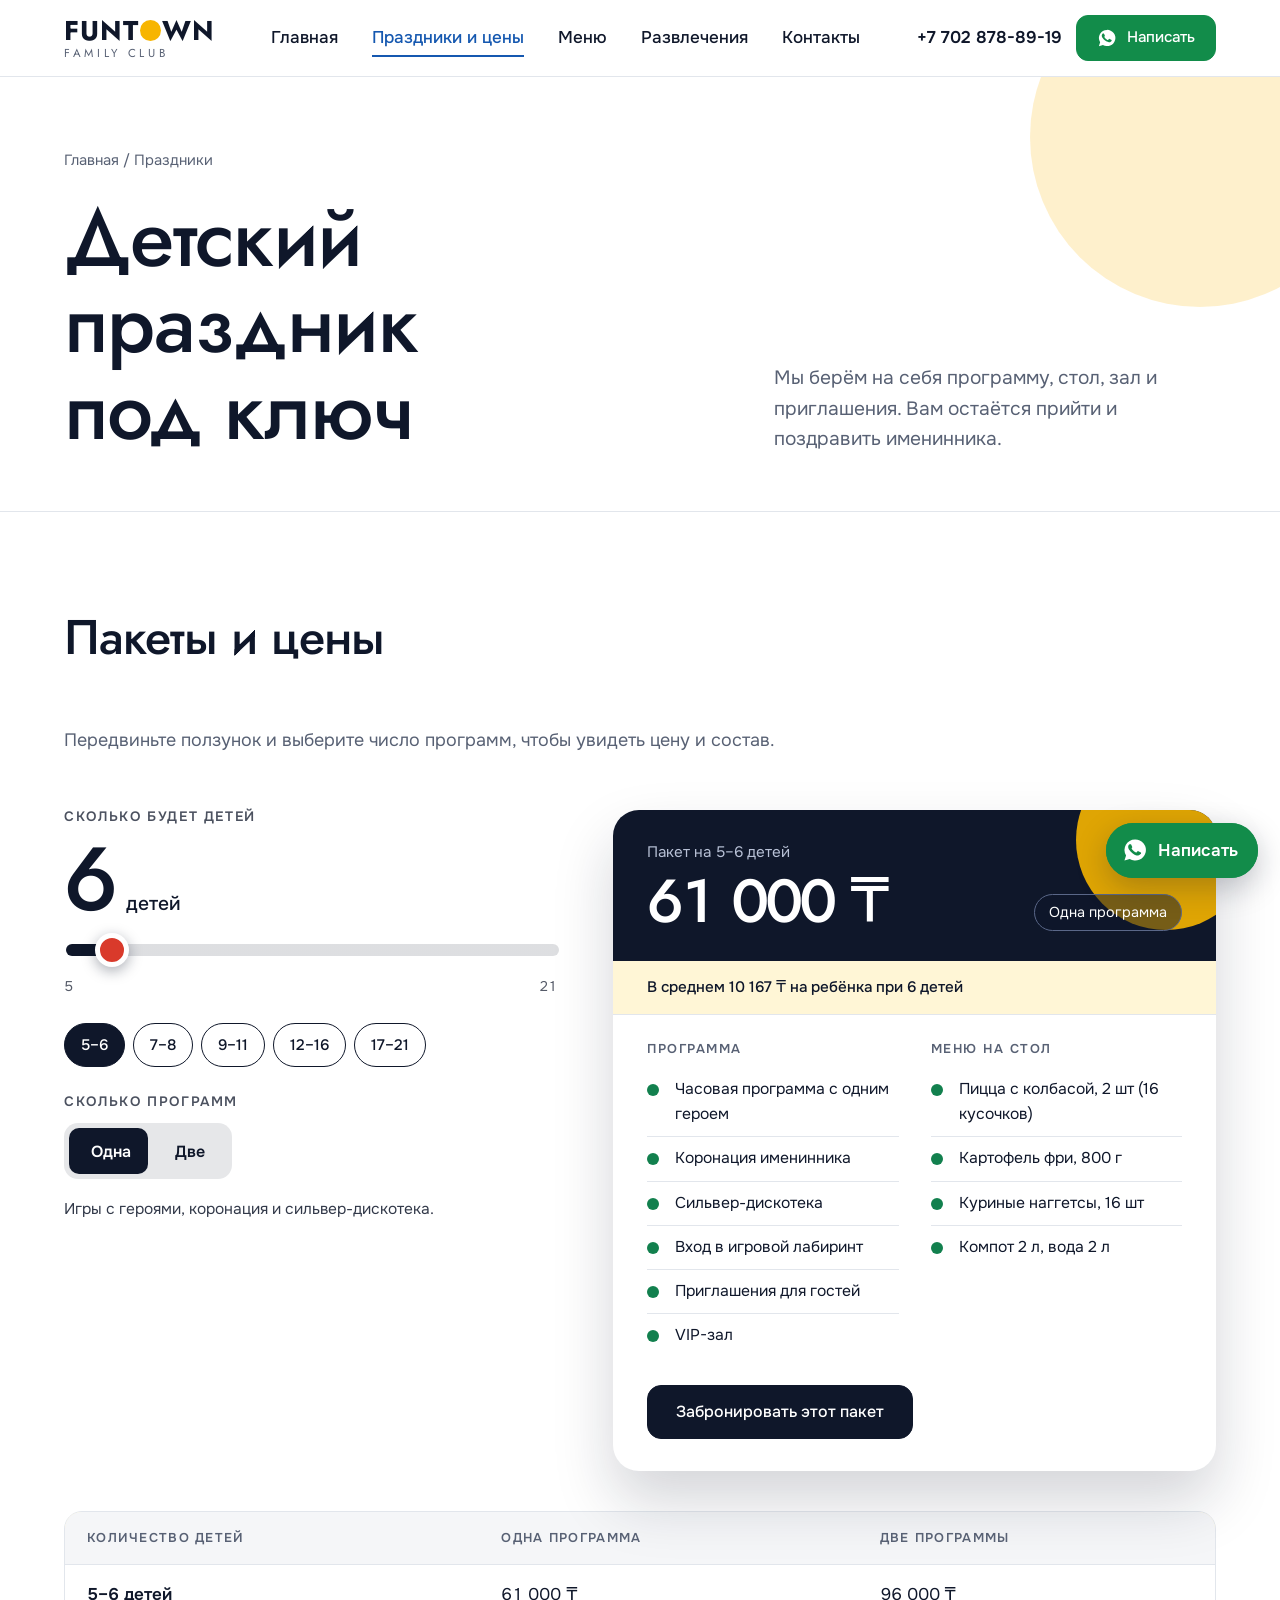
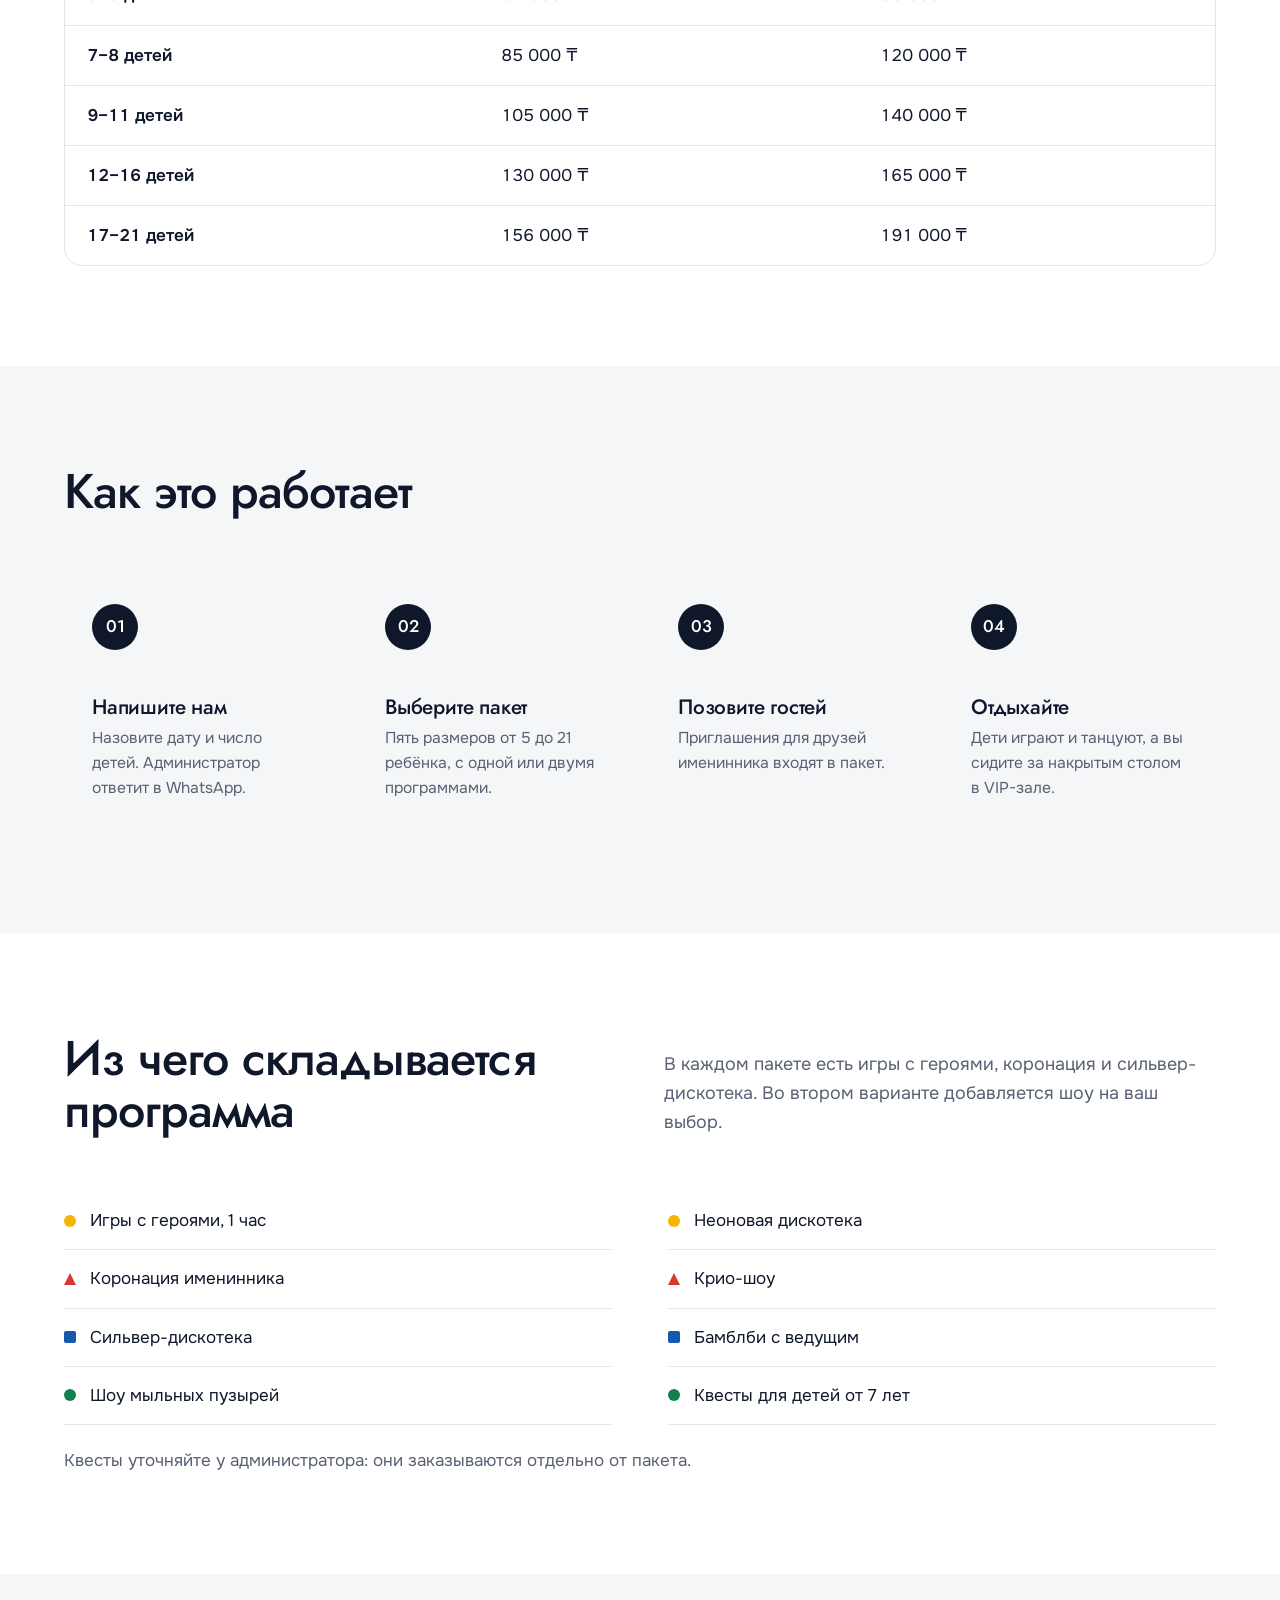
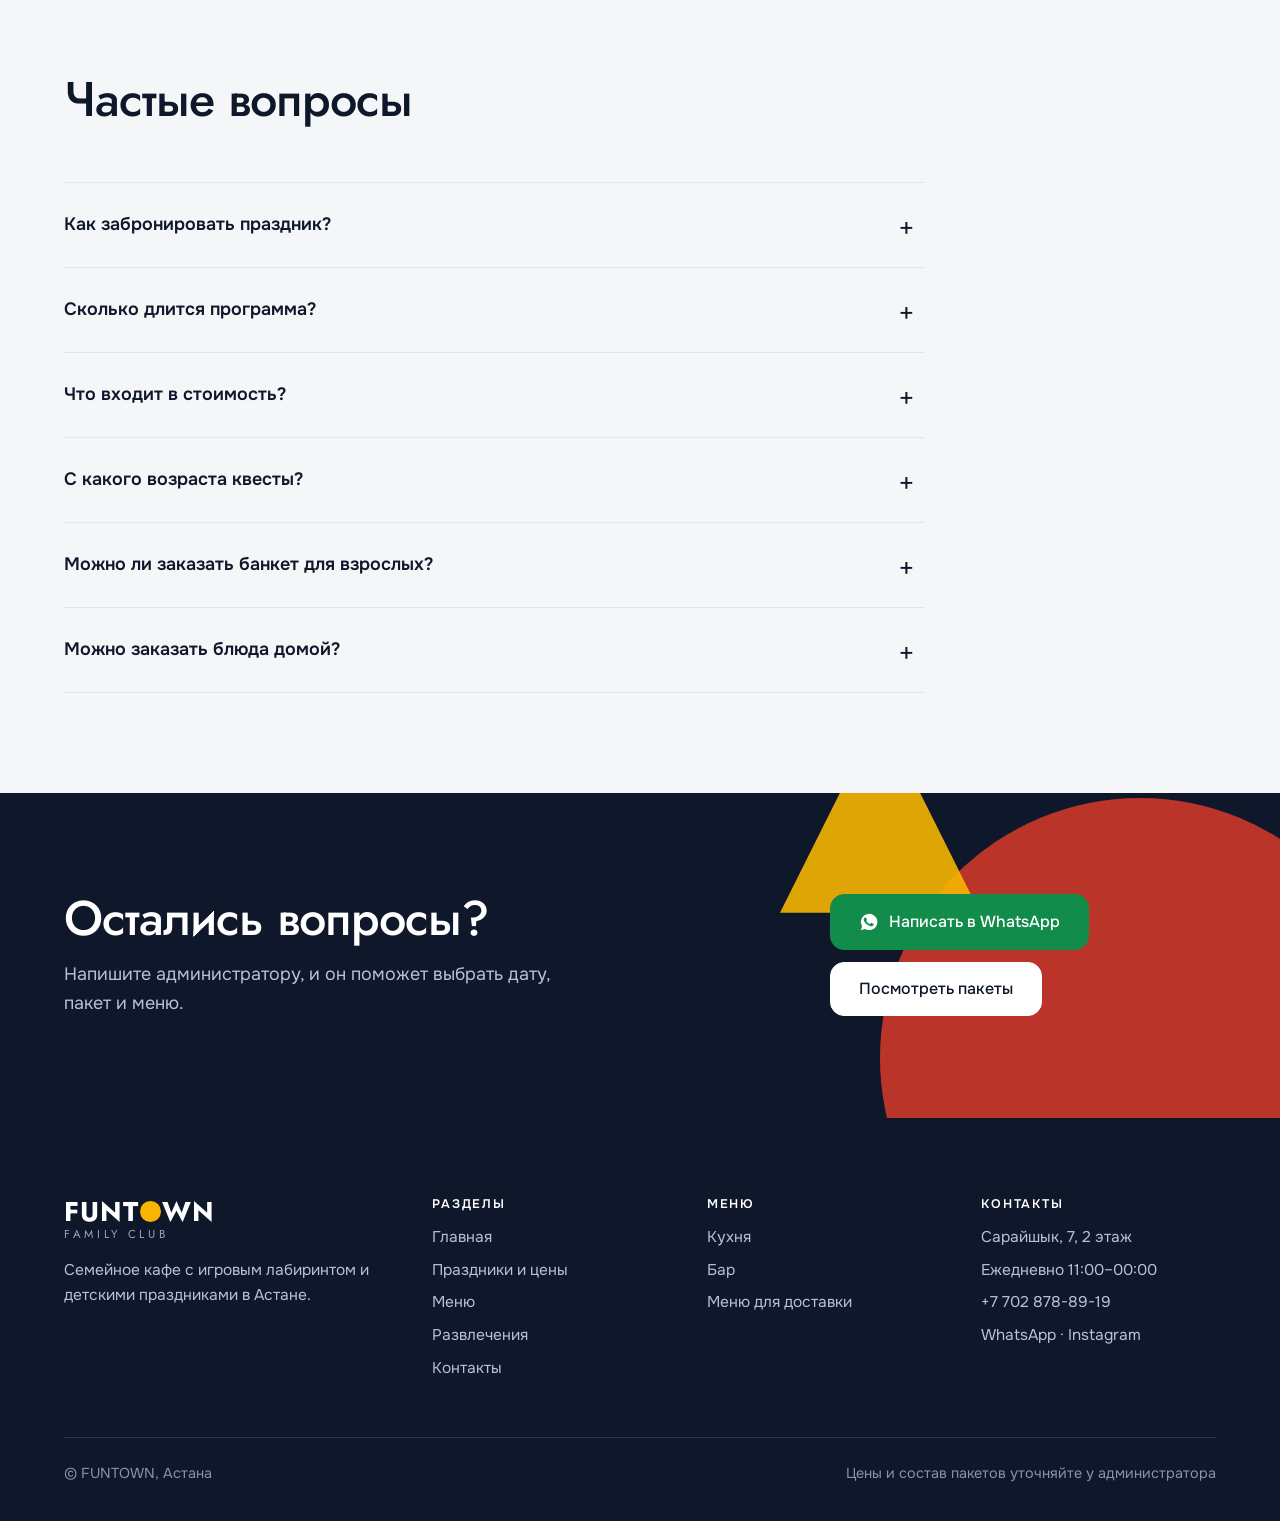
==== prazdniki.html @ bd216ad1 "Add FUNTOWN site" ====
<!DOCTYPE html>
<html lang="ru">
<head>
<meta charset="utf-8">
<meta name="viewport" content="width=device-width, initial-scale=1">
<title>Детские праздники в FUNTOWN</title>
<meta name="description" content="Пакеты детских праздников «всё включено» в Астане: программа с героями, меню на стол, вход в лабиринт, VIP-зал. От 61 000 ₸ на 5–6 детей.">
<link rel="preconnect" href="https://fonts.googleapis.com">
<link rel="preconnect" href="https://fonts.gstatic.com" crossorigin>
<link href="https://fonts.googleapis.com/css2?family=Jost:wght@400;500;600;700&family=Onest:wght@400;500;600&display=swap" rel="stylesheet">
<link rel="stylesheet" href="styles.css">
</head>
<body class="">
<div class="progress" aria-hidden="true"></div>
<header class="site-header">
  <div class="container">
    <a class="brand" href="index.html" aria-label="FUNTOWN, на главную"><span class="wordmark">FUNT<span class="o"></span>WN</span><small>family club</small></a>
    <nav class="main-nav" id="nav" aria-label="Основное меню"><ul><li><a href="index.html">Главная</a></li><li><a href="prazdniki.html" aria-current="page">Праздники и цены</a></li><li><a href="menu.html">Меню</a></li><li><a href="razvlecheniya.html">Развлечения</a></li><li><a href="kontakty.html">Контакты</a></li></ul></nav>
    <div class="header-cta">
      <a class="phone" href="tel:+77028788919">+7 702 878-89-19</a>
      <a class="btn wa small" href="https://wa.me/77028788919" target="_blank" rel="noopener"><svg viewBox="0 0 32 32" aria-hidden="true"><path fill="currentColor" d="M16 3a13 13 0 0 0-11 19.700L3 29l6.500-2A13 13 0 1 0 16 3zm6.500 18c-.3.900-1.700 1.700-2.500 1.800-.7.100-1.500.100-4.500-1.100-3.800-1.600-6.200-5.400-6.400-5.600-.2-.3-1.500-2-1.500-3.800 0-1.800.9-2.700 1.300-3.100.3-.3.700-.4 1-.4h.7c.2 0 .5-.1.800.600l1.100 2.700c.1.200.2.400 0 .7l-.5.700c-.2.200-.4.400-.2.800.2.400 1 1.700 2.200 2.700 1.500 1.400 2.800 1.800 3.200 2 .4.200.6.200.9-.1l1.100-1.300c.3-.4.600-.3.900-.2l2.600 1.300c.4.200.6.300.7.500.1.300.1 1-.2 1.900z"/></svg>Написать</a>
      <button class="nav-toggle" id="navToggle" aria-label="Открыть меню" aria-expanded="false" aria-controls="nav"><i></i></button>
    </div>
  </div>
</header>
<main>

<section class="page-head"><div class="container">
  <div>
    <div class="crumbs rise"><a href="index.html">Главная</a> / Праздники</div>
    <h1 class="rise" style="--d:.1s">Детский праздник под ключ</h1>
  </div>
  <p class="rise" style="--d:.2s">Мы берём на себя программу, стол, зал и приглашения. Вам остаётся прийти и поздравить именинника.</p>
</div></section>

<section class="section" id="packages"><div class="container">
  <div class="section-head single reveal"><h2>Пакеты и цены</h2><p style="margin-top:14px">Передвиньте ползунок и выберите число программ, чтобы увидеть цену и состав.</p></div>
  <div class="calc">
  <div>
    <h3>Сколько будет детей</h3>
    <div class="kids-out"><b id="kidsOut">6</b><span id="kidsWord">детей</span></div>
    <input type="range" id="kidsRange" min="5" max="21" step="1" value="6" aria-label="Количество детей">
    <div class="range-ends"><span>5</span><span>21</span></div>
    <div class="pk-chips" id="pkChips" role="group" aria-label="Размер пакета"></div>
    <h3>Сколько программ</h3>
    <div class="switch" id="progSwitch" data-v="1" role="group" aria-label="Количество программ">
      <button type="button" data-p="1" aria-pressed="true">Одна</button>
      <button type="button" data-p="2" aria-pressed="false">Две</button>
    </div>
    <p class="calc-note" id="progNote"></p>
  </div>
  <div class="pk-card" aria-live="polite">
    <div class="pk-top"><div><small id="pkTitle">Пакет на 5–6 детей</small><b id="pkPrice">61 000 ₸</b></div><em id="pkChip">Одна программа</em></div>
    <div class="pk-per" id="pkPer"></div>
      <div class="pk-body">
        <div><h4>Программа</h4><ul class="ticks" id="pkProg"></ul></div>
        <div><h4>Меню на стол</h4><ul class="ticks" id="pkMenu"></ul></div>
      </div>
    <div class="pk-foot" style="padding-top:0"><a class="btn" id="pkBook" data-confetti href="kontakty.html#booking">Забронировать этот пакет</a></div>
  </div>
</div>
  <div class="table-wrap"><table id="priceTable">
<caption style="position:absolute;left:-9999px">Стоимость пакетов</caption>
<thead><tr><th>Количество детей</th><th>Одна программа</th><th>Две программы</th></tr></thead><tbody><tr><td>5–6 детей</td><td>61 000 ₸</td><td>96 000 ₸</td></tr><tr><td>7–8 детей</td><td>85 000 ₸</td><td>120 000 ₸</td></tr><tr><td>9–11 детей</td><td>105 000 ₸</td><td>140 000 ₸</td></tr><tr><td>12–16 детей</td><td>130 000 ₸</td><td>165 000 ₸</td></tr><tr><td>17–21 детей</td><td>156 000 ₸</td><td>191 000 ₸</td></tr></tbody></table></div>
</div></section>

<section class="section band"><div class="container">
  <div class="section-head single reveal"><h2>Как это работает</h2></div>
  <ol class="steps">
    <li class="reveal"><span>01</span><h3>Напишите нам</h3><p>Назовите дату и число детей. Администратор ответит в WhatsApp.</p></li>
    <li class="reveal late"><span>02</span><h3>Выберите пакет</h3><p>Пять размеров от 5 до 21 ребёнка, с одной или двумя программами.</p></li>
    <li class="reveal late"><span>03</span><h3>Позовите гостей</h3><p>Приглашения для друзей именинника входят в пакет.</p></li>
    <li class="reveal late"><span>04</span><h3>Отдыхайте</h3><p>Дети играют и танцуют, а вы сидите за накрытым столом в VIP-зале.</p></li>
  </ol>
</div></section>

<section class="section"><div class="container">
  <div class="section-head reveal"><h2>Из чего складывается программа</h2><p>В каждом пакете есть игры с героями, коронация и сильвер-дискотека. Во втором варианте добавляется шоу на ваш выбор.</p></div>
  <ul class="cols2">
    <li>Игры с героями, 1 час</li><li>Коронация именинника</li>
    <li>Сильвер-дискотека</li><li>Шоу мыльных пузырей</li>
    <li>Неоновая дискотека</li><li>Крио-шоу</li>
    <li>Бамблби с ведущим</li><li>Квесты для детей от 7 лет</li>
  </ul>
  <p class="muted" style="margin-top:22px">Квесты уточняйте у администратора: они заказываются отдельно от пакета.</p>
</div></section>

<section class="section band"><div class="container">
  <div class="section-head single reveal"><h2>Частые вопросы</h2></div>
  <div class="faq"><details><summary>Как забронировать праздник?</summary><p>Напишите в WhatsApp или позвоните. Назовите дату, время и количество детей. Администратор подберёт пакет и подтвердит бронь.</p></details><details><summary>Сколько длится программа?</summary><p>В пакет входит часовая программа с героями, коронация и сильвер-дискотека. С двумя программами добавляется шоу на выбор.</p></details><details><summary>Что входит в стоимость?</summary><p>Программа с аниматорами, меню на стол, вход в игровой лабиринт, приглашения для гостей и VIP-зал. Точный состав зависит от числа детей.</p></details><details><summary>С какого возраста квесты?</summary><p>Квесты рассчитаны на детей старше 7 лет. Для малышей есть игровой лабиринт и программа с аниматорами.</p></details><details><summary>Можно ли заказать банкет для взрослых?</summary><p>Да. У нас есть сеты на компанию и VIP-зал. Напишите администратору, и мы подберём зал и меню.</p></details><details><summary>Можно заказать блюда домой?</summary><p>Да, у кафе есть меню для доставки. Ссылка на него есть в разделе «Контакты».</p></details></div>
</div></section>
<section class="cta"><div class="container">
<div class="reveal"><h2>Остались вопросы?</h2><p>Напишите администратору, и он поможет выбрать дату, пакет и меню.</p></div>
<div class="actions"><a class="btn wa" data-confetti href="https://wa.me/77028788919" target="_blank" rel="noopener"><svg viewBox="0 0 32 32" aria-hidden="true"><path fill="currentColor" d="M16 3a13 13 0 0 0-11 19.700L3 29l6.500-2A13 13 0 1 0 16 3zm6.500 18c-.3.900-1.700 1.700-2.500 1.800-.7.100-1.500.100-4.500-1.100-3.800-1.600-6.200-5.400-6.400-5.600-.2-.3-1.500-2-1.500-3.800 0-1.800.9-2.700 1.300-3.100.3-.3.700-.4 1-.4h.7c.2 0 .5-.1.800.600l1.100 2.700c.1.200.2.400 0 .7l-.5.700c-.2.200-.4.400-.2.800.2.400 1 1.700 2.200 2.700 1.500 1.400 2.800 1.800 3.200 2 .4.200.6.200.9-.1l1.100-1.300c.3-.4.600-.3.900-.2l2.600 1.300c.4.200.6.300.7.500.1.300.1 1-.2 1.900z"/></svg>Написать в WhatsApp</a><a class="btn light" href="prazdniki.html#packages">Посмотреть пакеты</a></div>
</div></section>

</main>
<footer class="site-footer">
  <div class="container">
    <div class="foot-grid">
      <div>
        <a class="brand" href="index.html"><span class="wordmark">FUNT<span class="o"></span>WN</span><small>family club</small></a>
        <p style="margin-top:18px;max-width:22em">Семейное кафе с игровым лабиринтом и детскими праздниками в Астане.</p>
      </div>
      <div><h4>Разделы</h4><ul><li><a href="index.html">Главная</a></li><li><a href="prazdniki.html">Праздники и цены</a></li><li><a href="menu.html">Меню</a></li><li><a href="razvlecheniya.html">Развлечения</a></li><li><a href="kontakty.html">Контакты</a></li></ul></div>
      <div><h4>Меню</h4><ul><li><a href="menu.html#kitchen">Кухня</a></li><li><a href="menu.html#bar">Бар</a></li><li><a href="https://funtown.kamiqr.com/menu/delivery" target="_blank" rel="noopener">Меню для доставки</a></li></ul></div>
      <div><h4>Контакты</h4><ul>
        <li>Сарайшык, 7, 2 этаж</li><li>Ежедневно 11:00–00:00</li>
        <li><a href="tel:+77028788919">+7 702 878-89-19</a></li>
        <li><a href="https://wa.me/77028788919" target="_blank" rel="noopener">WhatsApp</a> · <a href="https://www.instagram.com/funtown_astana/" target="_blank" rel="noopener">Instagram</a></li></ul></div>
    </div>
    <div class="foot-bottom"><span>© FUNTOWN, Астана</span><span>Цены и состав пакетов уточняйте у администратора</span></div>
  </div>
</footer>
<a class="fab" href="https://wa.me/77028788919" target="_blank" rel="noopener" aria-label="Написать в WhatsApp"><svg viewBox="0 0 32 32" aria-hidden="true"><path fill="currentColor" d="M16 3a13 13 0 0 0-11 19.700L3 29l6.500-2A13 13 0 1 0 16 3zm6.500 18c-.3.900-1.700 1.700-2.500 1.800-.7.100-1.500.100-4.500-1.100-3.800-1.600-6.200-5.400-6.400-5.600-.2-.3-1.500-2-1.500-3.800 0-1.800.9-2.700 1.300-3.100.3-.3.700-.4 1-.4h.7c.2 0 .5-.1.800.600l1.100 2.700c.1.200.2.400 0 .7l-.5.700c-.2.200-.4.400-.2.800.2.400 1 1.700 2.200 2.700 1.500 1.400 2.800 1.800 3.200 2 .4.200.6.200.9-.1l1.100-1.300c.3-.4.600-.3.900-.2l2.600 1.300c.4.200.6.300.7.500.1.300.1 1-.2 1.900z"/></svg><span>Написать</span></a>
<script>window.FT_PACKS=[{"kids": "5–6", "p1": 61000, "p2": 96000, "menu": ["Пицца с колбасой, 2 шт (16 кусочков)", "Картофель фри, 800 г", "Куриные наггетсы, 16 шт", "Компот 2 л, вода 2 л"]}, {"kids": "7–8", "p1": 85000, "p2": 120000, "menu": ["Пицца с колбасой, 3 шт (24 кусочка)", "Картофель фри, 1 кг", "Куриные наггетсы, 24 шт", "Компот и вода"]}, {"kids": "9–11", "p1": 105000, "p2": 140000, "menu": ["Пицца с колбасой, 4 шт (32 кусочка)", "Пицца с сыром, 1 шт (8 кусочков)", "Картофель фри, 1,4 кг", "Куриные наггетсы, 32 шт", "Компот 5 л, вода 5 л"]}, {"kids": "12–16", "p1": 130000, "p2": 165000, "menu": ["Пицца с колбасой, 5 шт (40 кусочков)", "Пицца с сыром, 1 шт (8 кусочков)", "Картофель фри, 1,6 кг", "Куриные наггетсы, 40 шт", "Компот 4 л, вода 8 л"]}, {"kids": "17–21", "p1": 156000, "p2": 191000, "menu": ["Пицца с колбасой, 6 шт (48 кусочков)", "Пицца с сыром, 1 шт (8 кусочков)", "Картофель фри, 2 кг", "Куриные наггетсы, 56 шт", "Компот 7 л, вода 10 л"]}];</script>
<script src="app.js"></script>
</body>
</html>
---- styles.css ----
/* FUNTOWN — family club.
   Layout idea: calm white editorial grid, punctuated by full-colour blocks and flat geometric tiles from the logo. Motion is the personality. */
:root{
  --ink:#0F172A;
  --muted:#586174;
  --line:#E2E6EC;
  --paper:#FFFFFF;
  --band:#F5F6F8;
  --blue:#1558B0;
  --green:#12804E;
  --yellow:#F7B500;
  --red:#D93A2B;
  --wa:#128C4A;
  --ease:cubic-bezier(.2,.7,.2,1);
  --spring:cubic-bezier(.3,1.5,.5,1);
  --font-display:'Jost','Futura','Century Gothic',system-ui,sans-serif;
  --font-body:'Onest','Segoe UI',system-ui,sans-serif;
  --maxw:1200px;
  color-scheme:light;
}
*{box-sizing:border-box}
html{scroll-behavior:smooth;scroll-padding-top:96px}
body{margin:0;background:var(--paper);color:var(--ink);font-family:var(--font-body);font-size:17px;line-height:1.6;-webkit-font-smoothing:antialiased;overflow-x:hidden}
img,svg{max-width:100%}
a{color:inherit}
p{margin:0}
h1,h2,h3,h4{font-family:var(--font-display);font-weight:500;letter-spacing:-.02em;line-height:1.06;margin:0;text-wrap:balance}
h1{font-size:clamp(2.7rem,6.4vw,5.2rem)}
h2{font-size:clamp(1.9rem,3.8vw,3.2rem)}
h3{font-size:1.45rem;letter-spacing:-.01em}
h4{font-size:1.05rem;letter-spacing:0}
.container{width:100%;max-width:var(--maxw);margin:0 auto;padding:0 24px}
.muted{color:var(--muted)}
.kicker{font-family:var(--font-display);font-size:.85rem;font-weight:500;letter-spacing:.14em;text-transform:uppercase;color:var(--blue);margin-bottom:18px;display:flex;align-items:center;gap:10px}
.kicker::before{content:"";width:22px;height:22px;border-radius:50%;background:var(--yellow);flex:none}
:focus-visible{outline:2px solid var(--blue);outline-offset:3px;border-radius:6px}

/* ---------- motion helpers (everything is visible at rest) ---------- */
@keyframes rise{from{opacity:0;transform:translateY(26px)}to{opacity:1;transform:none}}
@keyframes pop{from{opacity:0;transform:scale(.4) rotate(-12deg)}to{opacity:1;transform:none}}
@keyframes fade{from{opacity:0}to{opacity:1}}
.rise{animation:rise .9s var(--ease) both;animation-delay:var(--d,0s)}
@supports (animation-timeline:view()){
  .reveal{animation:rise linear both;animation-timeline:view();animation-range:entry 0% entry 38%}
  .reveal.late{animation-range:entry 10% entry 48%}
}
@view-transition{navigation:auto}
::view-transition-old(root){animation:fade .25s ease reverse both}
::view-transition-new(root){animation:fade .35s ease both}

/* progress + fab */
.progress{position:fixed;left:0;top:0;height:3px;width:100%;background:linear-gradient(90deg,var(--red),var(--yellow),var(--green),var(--blue));transform-origin:0 50%;transform:scaleX(0);z-index:100}
.fab{position:fixed;right:22px;bottom:22px;z-index:60;display:flex;align-items:center;gap:10px;background:var(--wa);color:#fff;text-decoration:none;font-weight:600;border-radius:99px;padding:14px 20px 14px 16px;box-shadow:0 10px 30px rgba(15,23,42,.25);transition:transform .25s var(--spring)}
.fab:hover{transform:translateY(-3px) scale(1.04)}
.fab svg{width:26px;height:26px}
.fab::before{content:"";position:absolute;inset:0;border-radius:99px;border:2px solid var(--wa);animation:ring 2.6s ease-out infinite}
@keyframes ring{0%{transform:scale(1);opacity:.7}100%{transform:scale(1.45);opacity:0}}
canvas#confetti{position:fixed;inset:0;width:100%;height:100%;pointer-events:none;z-index:120}

/* ---------- buttons ---------- */
.btn{display:inline-flex;align-items:center;justify-content:center;gap:10px;font:500 1rem/1 var(--font-body);text-decoration:none;border-radius:14px;padding:17px 28px;min-height:54px;border:1.5px solid var(--ink);background:var(--ink);color:#fff;cursor:pointer;position:relative;overflow:hidden;isolation:isolate;transition:transform .25s var(--spring),color .2s,border-color .2s}
.btn::before{content:"";position:absolute;inset:0;background:var(--yellow);transform:translateY(101%);transition:transform .35s var(--ease);z-index:-1}
.btn:hover{transform:translateY(-2px);color:var(--ink);border-color:var(--ink)}
.btn:hover::before{transform:none}
.btn:active{transform:translateY(0) scale(.98)}
.btn.line{background:transparent;color:var(--ink)}
.btn.line::before{background:var(--ink)}
.btn.line:hover{color:#fff}
.btn.wa{background:var(--wa);border-color:var(--wa)}
.btn.wa::before{background:#0b6937}
.btn.wa:hover{color:#fff;border-color:#0b6937}
.btn.light{background:#fff;color:var(--ink);border-color:#fff}
.btn.light::before{background:var(--yellow)}
.btn svg{width:20px;height:20px;flex:none}
.btn.small{padding:12px 20px;min-height:46px;font-size:.95rem;border-radius:12px}
.link-arrow{font-weight:600;text-decoration:none;display:inline-flex;gap:8px;align-items:center;border-bottom:1.5px solid currentColor;padding-bottom:2px}
.link-arrow::after{content:"→";transition:transform .25s var(--spring)}
.link-arrow:hover{color:var(--blue)}.link-arrow:hover::after{transform:translateX(5px)}

/* ---------- header ---------- */
.site-header{position:sticky;top:0;z-index:50;background:rgba(255,255,255,.94);backdrop-filter:blur(8px);border-bottom:1px solid var(--line);transition:box-shadow .3s}
.site-header.scrolled{box-shadow:0 8px 30px rgba(15,23,42,.08)}
.site-header .container{display:flex;align-items:center;justify-content:space-between;gap:24px;height:76px;transition:height .3s}
.site-header.scrolled .container{height:66px}
.brand{display:inline-flex;flex-direction:column;text-decoration:none;line-height:1}
.wordmark{font-family:var(--font-display);font-weight:700;font-size:1.7rem;letter-spacing:.04em;display:inline-flex;align-items:center}
.wordmark .o{display:inline-block;width:.78em;height:.78em;border-radius:50%;background:var(--yellow);margin:0 .02em;transition:transform .6s var(--spring)}
.brand:hover .o{transform:rotate(360deg) scale(1.2);background:var(--red)}
.brand small{font-family:var(--font-display);font-size:.72rem;letter-spacing:.32em;text-transform:uppercase;color:var(--muted);margin-top:4px}
.main-nav ul{list-style:none;display:flex;gap:2px;margin:0;padding:0}
.main-nav a{display:block;text-decoration:none;font-weight:500;padding:10px 16px;border-radius:10px;color:var(--ink);position:relative}
.main-nav a::after{content:"";position:absolute;left:16px;right:16px;bottom:5px;height:2px;background:var(--ink);transform:scaleX(0);transform-origin:left;transition:transform .35s var(--ease)}
.main-nav a:hover::after,.main-nav a[aria-current="page"]::after{transform:scaleX(1)}
.main-nav a[aria-current="page"]{color:var(--blue)}
.main-nav a[aria-current="page"]::after{background:var(--blue)}
.header-cta{display:flex;align-items:center;gap:14px}
.phone{font-weight:600;text-decoration:none;white-space:nowrap}
.nav-toggle{display:none;width:46px;height:46px;border:1.5px solid var(--ink);border-radius:12px;background:#fff;cursor:pointer;padding:0;place-items:center}
.nav-toggle i,.nav-toggle i::before,.nav-toggle i::after{display:block;width:20px;height:2px;background:var(--ink);position:relative;content:"";transition:transform .3s var(--ease),background .2s}
.nav-toggle i::before{position:absolute;top:-7px}.nav-toggle i::after{position:absolute;top:7px}
.nav-toggle[aria-expanded="true"] i{background:transparent}
.nav-toggle[aria-expanded="true"] i::before{transform:translateY(7px) rotate(45deg)}
.nav-toggle[aria-expanded="true"] i::after{transform:translateY(-7px) rotate(-45deg)}

/* open-now badge */
.open-badge{display:inline-flex;align-items:center;gap:10px;font-weight:600;font-size:.95rem;padding:8px 16px 8px 12px;border:1px solid var(--line);border-radius:99px;background:#fff}
.open-badge i{width:10px;height:10px;border-radius:50%;background:var(--green);position:relative}
.open-badge i::after{content:"";position:absolute;inset:0;border-radius:50%;background:var(--green);animation:ring 2s ease-out infinite}
.open-badge.closed i,.open-badge.closed i::after{background:var(--red)}

/* ---------- hero ---------- */
.hero{padding:64px 0 84px;position:relative;overflow:hidden}
.hero .container{display:grid;grid-template-columns:1.1fr .9fr;gap:64px;align-items:center;position:relative;z-index:1}
.hero::before{content:"";position:absolute;right:-220px;top:-260px;width:620px;height:620px;border-radius:50%;background:var(--yellow);opacity:.16;animation:drift 14s ease-in-out infinite alternate}
.hero::after{content:"";position:absolute;left:-180px;bottom:-300px;width:520px;height:520px;border-radius:50%;background:var(--blue);opacity:.07;animation:drift 18s ease-in-out infinite alternate-reverse}
@keyframes drift{from{transform:translate(0,0)}to{transform:translate(-40px,30px)}}
.hero p.lead{font-size:1.25rem;color:var(--muted);max-width:32em;margin:26px 0 34px}
.hero .actions{display:flex;flex-wrap:wrap;gap:12px}
.hero .open-badge{margin-bottom:26px}
.mark{background:linear-gradient(var(--yellow),var(--yellow)) 0 90%/0% 36% no-repeat;animation:mark 1.1s .7s var(--ease) forwards;padding:0 .04em}
@keyframes mark{to{background-size:100% 36%}}
.tiles{width:100%;height:auto;display:block;border-radius:24px;overflow:visible}
.tiles .cell{cursor:pointer;transform-box:fill-box;transform-origin:center;animation:pop .8s var(--spring) both;animation-delay:calc(var(--i) * 80ms + .2s)}
.tiles .shape{transform-box:fill-box;transform-origin:center}
.tiles circle.shape,.tiles polygon.shape{animation:idle 8s ease-in-out infinite;animation-delay:calc(var(--i) * -1.1s)}
@keyframes idle{0%,100%{transform:rotate(0) scale(1)}50%{transform:rotate(14deg) scale(1.06)}}
@keyframes flip{0%{transform:rotate(0) scale(1)}60%{transform:rotate(200deg) scale(1.12)}100%{transform:rotate(180deg) scale(1)}}
.tiles .cell:hover .shape{animation:flip .7s var(--spring) both}
.tile-wrap{position:relative}
.tile-hint{display:block;text-align:center;margin-top:16px;color:var(--muted);font-size:.9rem}
.tiles-frame{border-radius:24px;overflow:hidden}

/* ---------- marquee ---------- */
.marquee{background:var(--ink);color:#fff;overflow:hidden;padding:22px 0;border-block:1px solid var(--ink)}
.marquee-track{display:flex;width:max-content;animation:scroll 38s linear infinite}
.marquee:hover .marquee-track{animation-play-state:paused}
.marquee-set{display:flex;align-items:center;gap:34px;padding-right:34px}
.marquee span{font-family:var(--font-display);font-size:1.5rem;font-weight:500;letter-spacing:.06em;text-transform:uppercase;white-space:nowrap}
.marquee i{display:block;width:16px;height:16px;flex:none}
.marquee i.c{border-radius:50%;background:var(--yellow)}
.marquee i.t{background:var(--red);clip-path:polygon(50% 0,100% 100%,0 100%)}
.marquee i.s{background:var(--blue)}
.marquee i.h{background:var(--green);border-radius:16px 16px 0 0;height:8px}
@keyframes scroll{to{transform:translateX(-50%)}}

/* ---------- stats ---------- */
.stats .container{display:grid;grid-template-columns:repeat(4,1fr)}
.stat{padding:56px 24px;border-left:1px solid var(--line)}
.stat:first-child{border-left:0;padding-left:0}
.stat b{display:block;font-family:var(--font-display);font-size:clamp(2.2rem,4vw,3.4rem);font-weight:500;letter-spacing:-.03em;line-height:1;font-variant-numeric:tabular-nums}
.stat span{display:block;margin-top:10px;color:var(--muted);font-size:.97rem}

/* ---------- sections ---------- */
.section{padding:100px 0}
.section.band{background:var(--band)}
.section.yellow{background:var(--yellow)}
.section.blue{background:var(--blue);color:#fff}
.section-head{display:grid;grid-template-columns:1fr 1fr;gap:48px;align-items:end;margin-bottom:56px}
.section-head p{color:var(--muted);font-size:1.12rem}
.section-head.single{grid-template-columns:1fr;max-width:780px}
.section.yellow .section-head p{color:#3B3000}
.section.blue .section-head p{color:#CFE0F7}
.section.blue .kicker{color:#fff}
.section.yellow .kicker::before{background:var(--ink)}
.section.blue .kicker::before{background:var(--yellow)}

/* ---------- destination cards ---------- */
.dest{display:grid;grid-template-columns:repeat(3,1fr);gap:20px}
.dcard{position:relative;display:flex;flex-direction:column;min-height:440px;padding:36px;border-radius:30px;overflow:hidden;text-decoration:none;color:#fff;isolation:isolate;transition:transform .5s var(--spring),box-shadow .4s}
.dcard:hover{transform:translateY(-8px);box-shadow:0 24px 50px rgba(15,23,42,.18)}
.dcard.y{background:var(--yellow);color:var(--ink)}
.dcard.g{background:var(--green)}
.dcard.b{background:var(--blue)}
.dcard h3{font-size:2rem;margin-top:auto}
.dcard p{margin-top:10px;max-width:22em;opacity:.92}
.dcard .go{margin-top:26px;display:flex;align-items:center;justify-content:space-between;font-weight:600}
.dcard .go i{width:52px;height:52px;border-radius:50%;background:currentColor;display:grid;place-items:center;transition:transform .45s var(--spring)}
.dcard .go i::after{content:"→";color:var(--blue);font-style:normal;font-size:1.3rem}
.dcard.y .go i::after{color:var(--yellow)}.dcard.g .go i::after{color:var(--green)}
.dcard:hover .go i{transform:rotate(-45deg) scale(1.12)}
.dcard .deco{position:absolute;right:-50px;top:-50px;width:260px;height:260px;z-index:-1;transition:transform .8s var(--spring)}
.dcard:hover .deco{transform:rotate(90deg) scale(1.1)}
.deco *{transform-box:fill-box;transform-origin:center}

/* ---------- calculator ---------- */
.calc{display:grid;grid-template-columns:.9fr 1.1fr;gap:56px;align-items:start}
.calc h3{font-family:var(--font-body);font-size:.85rem;letter-spacing:.12em;text-transform:uppercase;font-weight:600;margin:0 0 14px;opacity:.75}
.kids-out{display:flex;align-items:baseline;gap:12px;margin-bottom:18px}
.kids-out b{font-family:var(--font-display);font-size:clamp(3.6rem,8vw,5.6rem);font-weight:500;line-height:.9;letter-spacing:-.04em;font-variant-numeric:tabular-nums}
.kids-out span{font-size:1.2rem;font-weight:500}
input[type=range]{-webkit-appearance:none;appearance:none;width:100%;height:12px;border-radius:12px;background:linear-gradient(90deg,var(--ink) var(--p,0%),rgba(15,23,42,.14) var(--p,0%));border:0;padding:0;min-height:0;cursor:pointer}
input[type=range]::-webkit-slider-thumb{-webkit-appearance:none;width:34px;height:34px;border-radius:50%;background:var(--red);border:5px solid #fff;box-shadow:0 4px 14px rgba(15,23,42,.35);transition:transform .2s var(--spring)}
input[type=range]::-moz-range-thumb{width:24px;height:24px;border-radius:50%;background:var(--red);border:5px solid #fff;box-shadow:0 4px 14px rgba(15,23,42,.35)}
input[type=range]:active::-webkit-slider-thumb{transform:scale(1.2)}
input[type=range]:focus-visible{outline-offset:8px}
.range-ends{display:flex;justify-content:space-between;font-size:.88rem;opacity:.7;margin:10px 0 26px;font-variant-numeric:tabular-nums}
.pk-chips{display:flex;flex-wrap:wrap;gap:8px;margin-bottom:28px}
.pk-chips button{font:500 .95rem var(--font-body);border:1.5px solid currentColor;background:transparent;color:inherit;border-radius:99px;padding:9px 16px;min-height:44px;cursor:pointer;transition:background .2s,color .2s,transform .25s var(--spring)}
.pk-chips button:hover{transform:translateY(-2px)}
.pk-chips button[aria-pressed="true"]{background:var(--ink);border-color:var(--ink);color:#fff}
.section.blue .pk-chips button[aria-pressed="true"]{background:#fff;color:var(--blue);border-color:#fff}
.switch{display:inline-flex;background:rgba(15,23,42,.1);border-radius:14px;padding:5px;position:relative;margin-bottom:18px}
.switch button{font:600 1rem var(--font-body);border:0;background:transparent;color:inherit;padding:12px 22px;border-radius:10px;cursor:pointer;position:relative;z-index:1;min-height:46px;transition:color .25s}
.switch::before{content:"";position:absolute;top:5px;bottom:5px;left:5px;width:calc(50% - 5px);border-radius:10px;background:var(--ink);transition:transform .45s var(--spring)}
.switch[data-v="2"]::before{transform:translateX(100%)}
.switch button[aria-pressed="true"]{color:#fff}
.calc-note{font-size:.97rem;opacity:.85;max-width:30em}
.pk-card{border-radius:26px;background:#fff;color:var(--ink);overflow:hidden;box-shadow:0 30px 60px rgba(15,23,42,.18)}
.pk-top{display:flex;justify-content:space-between;align-items:flex-end;gap:16px;flex-wrap:wrap;padding:30px 34px;background:var(--ink);color:#fff;position:relative;overflow:hidden}
.pk-top::after{content:"";position:absolute;right:-40px;top:-60px;width:180px;height:180px;border-radius:50%;background:var(--yellow);opacity:.9;animation:drift 9s ease-in-out infinite alternate}
.pk-top > *{position:relative;z-index:1}
.pk-top small{display:block;color:#B8C1D6;font-size:.95rem;margin-bottom:6px}
.pk-top b{font-family:var(--font-display);font-weight:500;font-size:clamp(2.4rem,5vw,3.8rem);line-height:1;letter-spacing:-.03em;font-variant-numeric:tabular-nums}
.pk-top em{font-style:normal;border:1px solid #5A6788;border-radius:99px;padding:6px 14px;font-size:.9rem;background:rgba(15,23,42,.5)}
.pk-per{padding:14px 34px;background:#FFF6D6;font-size:.95rem;font-weight:500;border-bottom:1px solid var(--line)}
.pk-body{display:grid;grid-template-columns:1fr 1fr;gap:32px;padding:28px 34px}
.pk-body h4{font-family:var(--font-body);font-size:.8rem;letter-spacing:.12em;text-transform:uppercase;color:var(--muted);margin-bottom:12px;font-weight:600}
.ticks{list-style:none;margin:0;padding:0}
.ticks li{padding:9px 0 9px 28px;border-bottom:1px solid var(--line);font-size:.98rem;position:relative;animation:rise .5s var(--ease) both;animation-delay:calc(var(--k,0) * 45ms)}
.ticks li::before{content:"";position:absolute;left:0;top:16px;width:12px;height:12px;border-radius:50%;background:var(--green)}
.ticks li:last-child{border-bottom:0}
.pk-foot{padding:0 34px 32px}
.compact .pk-body,.compact .pk-foot .note{display:none}
.table-wrap{overflow-x:auto;border:1px solid var(--line);border-radius:18px;background:#fff;margin-top:40px}
table{border-collapse:collapse;width:100%;min-width:480px}
th,td{padding:16px 22px;text-align:left;border-bottom:1px solid var(--line);font-variant-numeric:tabular-nums}
th{font-size:.8rem;letter-spacing:.1em;text-transform:uppercase;color:var(--muted);font-weight:600;background:var(--band)}
tr{transition:background .2s}
tbody tr:hover{background:#FFF6D6}
tr:last-child td{border-bottom:0}
td:first-child{font-weight:600}
tr.on{background:#FFF6D6}

/* ---------- page head ---------- */
.page-head{padding:72px 0 56px;border-bottom:1px solid var(--line);position:relative;overflow:hidden}
.page-head .container{display:grid;grid-template-columns:1.2fr .8fr;gap:48px;align-items:end;position:relative}
.page-head::after{content:"";position:absolute;right:-90px;top:-110px;width:340px;height:340px;border-radius:50%;background:var(--yellow);opacity:.2;animation:drift 12s ease-in-out infinite alternate}
.page-head p{color:var(--muted);font-size:1.2rem;max-width:34em}
.crumbs{font-size:.92rem;color:var(--muted);margin-bottom:22px}
.crumbs a{text-decoration:none}.crumbs a:hover{color:var(--blue)}

/* ---------- steps ---------- */
.steps{display:grid;grid-template-columns:repeat(4,1fr);gap:20px;list-style:none;margin:0;padding:0;counter-reset:s}
.steps li{padding:30px 28px 32px;border-radius:24px;background:var(--band);position:relative;transition:transform .5s var(--spring),background .3s}
.steps li:hover{transform:translateY(-8px);background:#FFF1BF}
.steps span{display:inline-grid;place-items:center;width:46px;height:46px;border-radius:50%;background:var(--ink);color:#fff;font-family:var(--font-display);font-weight:500;margin-bottom:46px;transition:background .3s,transform .5s var(--spring)}
.steps li:hover span{background:var(--red);transform:rotate(360deg)}
.steps h3{margin-bottom:8px;font-size:1.3rem}
.steps p{color:var(--muted);font-size:.98rem}

/* ---------- two column list ---------- */
.cols2{columns:2;column-gap:56px;list-style:none;margin:0;padding:0}
.cols2 li{break-inside:avoid;padding:15px 0;border-bottom:1px solid var(--line);display:flex;gap:14px;align-items:center;transition:padding-left .35s var(--ease),color .2s}
.cols2 li::before{content:"";width:12px;height:12px;border-radius:50%;background:var(--yellow);flex:none;transition:transform .5s var(--spring),background .3s}
.cols2 li:nth-child(4n+2)::before{background:var(--red);border-radius:0;clip-path:polygon(50% 0,100% 100%,0 100%)}
.cols2 li:nth-child(4n+3)::before{background:var(--blue);border-radius:2px}
.cols2 li:nth-child(4n)::before{background:var(--green)}
.cols2 li:hover{padding-left:14px}
.cols2 li:hover::before{transform:rotate(180deg) scale(1.5)}

/* ---------- split rows ---------- */
.row-split{display:grid;grid-template-columns:1fr 1fr;gap:80px;align-items:center;padding:64px 0;border-top:1px solid var(--line)}
.row-split:first-of-type{border-top:0;padding-top:0}
.row-split.flip .art{order:2}
.row-split .art{border-radius:30px;overflow:hidden;box-shadow:0 30px 60px rgba(15,23,42,.1)}
.row-split .art .tiles{border-radius:0}
.row-split h2{font-size:clamp(1.9rem,3.2vw,2.7rem);margin-bottom:16px}
.row-split p{color:var(--muted);font-size:1.12rem}
.row-split ul{list-style:none;margin:22px 0 0;padding:0}
.row-split li{padding:12px 0;border-top:1px solid var(--line);display:flex;gap:12px;align-items:center}
.row-split li::before{content:"";width:10px;height:10px;border-radius:50%;background:var(--yellow)}
@supports (animation-timeline:view()){
  .row-split .art .tiles{animation:tilt linear both;animation-timeline:view();animation-range:entry 0% cover 50%}
  @keyframes tilt{from{transform:rotate(-8deg) scale(1.2)}to{transform:none}}
}

/* ---------- rating ---------- */
.rating{display:grid;grid-template-columns:.7fr 1.3fr;gap:72px;align-items:center}
.score b{display:block;font-family:var(--font-display);font-size:clamp(6rem,14vw,10rem);line-height:.85;font-weight:500;letter-spacing:-.05em}
.score span{display:block;opacity:.85;margin-top:14px;font-size:1.1rem}
.bars{display:grid;gap:18px}
.bar{display:grid;grid-template-columns:180px 1fr 56px;gap:16px;align-items:center}
.bar i{display:block;height:10px;border-radius:10px;background:rgba(255,255,255,.22);overflow:hidden}
.bar i b{display:block;height:100%;width:var(--w);background:var(--yellow);border-radius:10px}
.bar span:last-child{text-align:right;font-variant-numeric:tabular-nums;font-weight:600}
@supports (animation-timeline:view()){
  .bar i b{animation:grow linear both;animation-timeline:view();animation-range:entry 0% entry 90%}
  @keyframes grow{from{width:0}to{width:var(--w)}}
}
.src{margin-top:26px;opacity:.8;font-size:.9rem}

/* ---------- cta ---------- */
.cta{background:var(--ink);color:#fff;padding:100px 0;position:relative;overflow:hidden}
.cta::before{content:"";position:absolute;right:-120px;bottom:-200px;width:520px;height:520px;border-radius:50%;background:var(--red);opacity:.85;animation:drift 11s ease-in-out infinite alternate}
.cta::after{content:"";position:absolute;right:300px;top:-80px;width:200px;height:200px;background:var(--yellow);clip-path:polygon(50% 0,100% 100%,0 100%);opacity:.9;animation:drift 15s ease-in-out infinite alternate-reverse}
.cta .container{display:grid;grid-template-columns:1.3fr .7fr;gap:48px;align-items:center;position:relative;z-index:1}
.cta p{color:#B8C1D6;margin-top:16px;font-size:1.12rem;max-width:30em}
.cta .actions{display:flex;flex-direction:column;gap:12px;align-items:flex-start}

/* ---------- faq ---------- */
.faq{max-width:860px}
details{border-top:1px solid var(--line)}
details:last-of-type{border-bottom:1px solid var(--line)}
summary{cursor:pointer;list-style:none;padding:24px 0;font-weight:600;font-size:1.12rem;display:flex;justify-content:space-between;gap:16px;align-items:center;min-height:64px;transition:color .2s}
summary:hover{color:var(--blue)}
summary::-webkit-details-marker{display:none}
summary::after{content:"+";display:grid;place-items:center;width:36px;height:36px;border-radius:50%;background:var(--band);font-family:var(--font-display);font-size:1.5rem;font-weight:400;flex:none;transition:transform .4s var(--spring),background .2s}
details[open] summary::after{transform:rotate(135deg);background:var(--yellow)}
details p{padding:0 0 26px;color:var(--muted);max-width:42em;animation:rise .45s var(--ease) both}

/* ---------- contacts + form ---------- */
.contact{display:grid;grid-template-columns:1fr 1fr;gap:72px;align-items:start}
.info-list{border-top:1px solid var(--ink);margin:0}
.info-list div{display:grid;grid-template-columns:170px 1fr;gap:16px;padding:20px 0;border-bottom:1px solid var(--line)}
.info-list dt{color:var(--muted);font-size:.92rem}
.info-list dd{margin:0;font-weight:600}
.info-list a{text-decoration:none;border-bottom:1.5px solid var(--line);transition:border-color .2s}
.info-list a:hover{border-color:var(--ink)}
.form{border:1px solid var(--line);border-radius:26px;padding:34px;background:#fff;box-shadow:0 30px 60px rgba(15,23,42,.08)}
.form h3{margin-bottom:6px}
.form .sub{color:var(--muted);margin-bottom:22px}
.row{display:grid;grid-template-columns:1fr 1fr;gap:14px}
.field{margin-bottom:16px}
label{display:block;font-weight:600;font-size:.9rem;margin-bottom:6px}
input,select{width:100%;font:inherit;color:var(--ink);background:#fff;border:1.5px solid var(--line);border-radius:12px;padding:12px 14px;min-height:50px;transition:border-color .2s,box-shadow .2s}
input:hover,select:hover{border-color:#B9C1D0}
input:focus,select:focus{border-color:var(--blue);outline:0;box-shadow:0 0 0 4px #DCE8F8}
input[type=range]{border:0;box-shadow:none}
.bubble-wrap{background:#E9E4DA;border-radius:18px;padding:18px;margin:6px 0 18px;position:relative}
.bubble-wrap small{display:block;color:#5C5648;font-size:.78rem;letter-spacing:.08em;text-transform:uppercase;font-weight:600;margin-bottom:10px}
.bubble{background:#DCF8C6;border-radius:14px 14px 4px 14px;padding:12px 14px;font-size:.95rem;line-height:1.5;white-space:pre-wrap;color:#1B2B1B;max-width:92%;margin-left:auto;box-shadow:0 1px 1px rgba(0,0,0,.12);transition:background .3s}
.bubble.bump{animation:bump .35s var(--spring)}
@keyframes bump{50%{transform:scale(1.02)}}
.form-actions{display:flex;gap:10px;flex-wrap:wrap}
.form-actions .btn{flex:1;min-width:180px}
.copied{font-size:.9rem;color:var(--green);font-weight:600;min-height:1.4em;margin-top:10px}
.map{display:block;position:relative;border-radius:24px;overflow:hidden;border:1px solid var(--line);margin-top:32px;transition:transform .5s var(--spring)}
.map:hover{transform:scale(1.015)}
.map svg{display:block;width:100%;height:auto}
.pin-pulse{animation:pinring 2.4s ease-out infinite;transform-box:fill-box;transform-origin:center}
@keyframes pinring{0%{transform:scale(.4);opacity:.7}100%{transform:scale(2.4);opacity:0}}

/* ---------- menu ---------- */
.menu-bar{position:sticky;top:66px;z-index:30;background:#fff;border-bottom:1px solid var(--line);padding:14px 0}
.menu-bar .container{display:flex;flex-direction:column;gap:12px}
.menu-top{display:flex;gap:12px;align-items:center;flex-wrap:wrap}
.tabs{display:inline-flex;border:1.5px solid var(--ink);border-radius:12px;overflow:hidden;position:relative}
.tabs button{font:600 1rem var(--font-body);background:transparent;color:var(--ink);border:0;padding:12px 26px;min-height:48px;cursor:pointer;position:relative;z-index:1;transition:color .3s}
.tabs::before{content:"";position:absolute;top:0;bottom:0;left:0;width:50%;background:var(--ink);transition:transform .45s var(--spring)}
.tabs[data-v="bar"]::before{transform:translateX(100%)}
.tabs button[aria-selected="true"]{color:#fff}
.search{flex:1;min-width:200px;max-width:380px;position:relative}
.search input{min-height:48px;border-radius:12px;padding-left:42px}
.search::before{content:"";position:absolute;left:15px;top:50%;width:13px;height:13px;border:2px solid var(--muted);border-radius:50%;transform:translateY(-70%);pointer-events:none}
.search::after{content:"";position:absolute;left:27px;top:50%;width:7px;height:2px;background:var(--muted);transform:translateY(5px) rotate(45deg);pointer-events:none}
.price-filter{min-height:48px;width:auto;border-radius:12px;font-weight:500}
.chips{display:flex;gap:8px;overflow-x:auto;padding-bottom:4px;scrollbar-width:thin}
.chips[hidden]{display:none}
.chips button{flex:none;font:500 .92rem var(--font-body);background:var(--band);color:var(--ink);border:0;border-radius:99px;padding:9px 16px;min-height:40px;cursor:pointer;white-space:nowrap;transition:background .2s,color .2s,transform .25s var(--spring)}
.chips button:hover{background:#E6EAF1;transform:translateY(-2px)}
.chips button.on{background:var(--ink);color:#fff}
.menu-panel[hidden]{display:none}
.menu-cat{padding:60px 0 8px;scroll-margin-top:200px}
.menu-cat > header{display:flex;align-items:baseline;justify-content:space-between;gap:20px;border-bottom:1px solid var(--ink);padding-bottom:14px;margin-bottom:6px}
.menu-cat h2{font-size:clamp(1.7rem,3vw,2.4rem)}
.menu-cat .note{color:var(--muted);font-size:.95rem}
.items{display:grid;grid-template-columns:1fr 1fr;column-gap:64px;list-style:none;margin:0;padding:0}
.item{padding:20px 0;border-bottom:1px solid var(--line);break-inside:avoid;transition:background .25s,padding .3s var(--ease)}
.item:hover{background:linear-gradient(90deg,#FFF8DF,transparent);padding-left:12px}
.item.in-cart{background:linear-gradient(90deg,#E6F4EC,transparent)}
.item-main{display:flex;gap:16px;align-items:flex-start;justify-content:space-between}
.item-name{font-weight:600}
.item-prices{display:grid;gap:6px;justify-items:end}
.pv{display:flex;align-items:center;gap:10px;font-variant-numeric:tabular-nums;white-space:nowrap;font-weight:600}
.pv small{color:var(--muted);font-weight:400;font-size:.82rem}
.add{width:34px;height:34px;border-radius:50%;border:1.5px solid var(--ink);background:#fff;color:var(--ink);cursor:pointer;display:grid;place-items:center;font-size:1.2rem;line-height:1;padding:0;flex:none;transition:transform .35s var(--spring),background .2s,color .2s}
.add:hover{background:var(--yellow);transform:scale(1.15) rotate(90deg)}
.add.on{background:var(--green);border-color:var(--green);color:#fff}
.add.pulse{animation:bump .4s var(--spring)}
.item-desc{color:var(--muted);font-size:.93rem;margin-top:4px;max-width:34em}
.empty{padding:60px 0;color:var(--muted);display:none}
.age{margin-top:48px;padding:18px 22px;border:1px solid var(--line);border-radius:14px;color:var(--muted);font-size:.95rem}

/* cart */
.cart-bar{position:fixed;left:50%;bottom:20px;transform:translate(-50%,160%);z-index:70;background:var(--ink);color:#fff;border-radius:18px;padding:12px 12px 12px 22px;display:flex;align-items:center;gap:18px;box-shadow:0 18px 50px rgba(15,23,42,.4);transition:transform .55s var(--spring);max-width:calc(100% - 28px)}
.cart-bar.show{transform:translate(-50%,0)}
.cart-bar b{font-family:var(--font-display);font-weight:500;font-size:1.2rem;font-variant-numeric:tabular-nums}
.cart-bar span{color:#B8C1D6;font-size:.95rem}
.cart-bar .btn{padding:12px 20px;min-height:46px;border-radius:12px;background:var(--yellow);border-color:var(--yellow);color:var(--ink)}
.cart-bar .btn::before{background:#fff}
.drawer-back{position:fixed;inset:0;background:rgba(15,23,42,.5);opacity:0;pointer-events:none;transition:opacity .3s;z-index:80}
.drawer-back.show{opacity:1;pointer-events:auto}
.drawer{position:fixed;top:0;right:0;bottom:0;width:min(440px,100%);background:#fff;z-index:90;transform:translateX(105%);transition:transform .5s var(--ease);display:flex;flex-direction:column}
.drawer.show{transform:none}
.drawer header{display:flex;justify-content:space-between;align-items:center;padding:22px 24px;border-bottom:1px solid var(--line)}
.drawer header h3{font-size:1.5rem}
.drawer .x{width:42px;height:42px;border-radius:50%;border:1.5px solid var(--line);background:#fff;font-size:1.3rem;cursor:pointer}
.drawer .x:hover{background:var(--band)}
.drawer ul{list-style:none;margin:0;padding:8px 24px;overflow:auto;flex:1}
.drawer li{display:grid;grid-template-columns:1fr auto;gap:6px 12px;padding:16px 0;border-bottom:1px solid var(--line);animation:rise .35s var(--ease) both}
.drawer li small{display:block;color:var(--muted)}
.qty{display:inline-flex;align-items:center;gap:6px}
.qty button{width:32px;height:32px;border-radius:50%;border:1.5px solid var(--line);background:#fff;cursor:pointer;font-size:1.1rem;line-height:1}
.qty button:hover{background:var(--yellow);border-color:var(--yellow)}
.qty span{min-width:22px;text-align:center;font-weight:600}
.drawer footer{padding:20px 24px 24px;border-top:1px solid var(--line);display:grid;gap:12px}
.drawer .sum{display:flex;justify-content:space-between;font-weight:600;font-size:1.15rem}
.drawer .sum b{font-family:var(--font-display);font-weight:500;font-size:1.6rem;font-variant-numeric:tabular-nums}
.drawer .btn{width:100%}
.drawer .clear{background:none;border:0;color:var(--muted);cursor:pointer;font:inherit;text-decoration:underline}
.drawer .hint{color:var(--muted);font-size:.9rem}
.drawer .none{padding:40px 24px;color:var(--muted)}

/* ---------- footer ---------- */
.site-footer{background:var(--ink);color:#fff;padding:80px 0 36px}
.foot-grid{display:grid;grid-template-columns:1.4fr 1fr 1fr 1fr;gap:40px}
.site-footer .wordmark{color:#fff}
.site-footer .brand small{color:#9AA5BF}
.site-footer p,.site-footer li{color:#B8C1D6;font-size:.97rem}
.site-footer h4{font-family:var(--font-body);font-size:.78rem;letter-spacing:.14em;text-transform:uppercase;color:#fff;margin-bottom:14px;font-weight:600}
.site-footer ul{list-style:none;margin:0;padding:0;display:grid;gap:8px}
.site-footer a{text-decoration:none}.site-footer a:hover{color:#fff;text-decoration:underline}
.foot-bottom{margin-top:56px;padding-top:24px;border-top:1px solid #2B3654;display:flex;justify-content:space-between;gap:16px;flex-wrap:wrap;color:#8893AE;font-size:.9rem}

/* ---------- responsive ---------- */
@media (max-width:1020px){
  .hero .container,.page-head .container,.section-head,.calc,.rating,.cta .container,.contact,.row-split{grid-template-columns:1fr;gap:40px}
  .row-split.flip .art{order:0}
  .tile-wrap{max-width:480px}
  .dest{grid-template-columns:1fr}
  .dcard{min-height:340px}
  .steps{grid-template-columns:repeat(2,1fr)}
  .foot-grid{grid-template-columns:1fr 1fr}
  .phone{display:none}
  .cta::after{display:none}
}
@media (max-width:820px){
  .nav-toggle{display:grid}
  .main-nav{position:absolute;top:100%;left:0;right:0;background:#fff;border-bottom:1px solid var(--line);display:none;padding:10px 24px 20px}
  .main-nav.open{display:block;animation:rise .35s var(--ease)}
  .main-nav ul{flex-direction:column}
  .header-cta .btn{display:none}
  .items{grid-template-columns:1fr}
  .cols2{columns:1}
  .pk-body{grid-template-columns:1fr}
  .stats .container{grid-template-columns:repeat(2,1fr)}
  .stat:nth-child(3){border-left:0;padding-left:0}
  .stat:nth-child(n+3){border-top:1px solid var(--line)}
  .stat{padding:36px 24px}
}
@media (max-width:560px){
  body{font-size:16px}
  .container{padding:0 18px}
  .hero{padding:40px 0 56px}
  .section{padding:68px 0}
  .btn{width:100%}
  .steps{grid-template-columns:1fr}
  .row{grid-template-columns:1fr}
  .bar{grid-template-columns:1fr 48px;gap:6px 12px}
  .bar i{grid-column:1/-1;grid-row:2}
  .info-list div{grid-template-columns:1fr;gap:2px}
  .foot-grid{grid-template-columns:1fr}
  .tabs{width:100%}.tabs button{flex:1}
  .form{padding:24px}
  .fab span{display:none}.fab{padding:15px}
  .menu-page .fab{display:none}
  .cart-bar{left:14px;right:14px;transform:translateY(160%);max-width:none;justify-content:space-between}
  .cart-bar.show{transform:none}
  .cart-bar .btn{width:auto}
  .marquee span{font-size:1.15rem}
  .dcard{padding:28px}
}
@media (prefers-reduced-motion:reduce){
  *,*::before,*::after{animation:none!important;transition:none!important;scroll-behavior:auto!important}
  .mark{background-size:100% 36%}
}
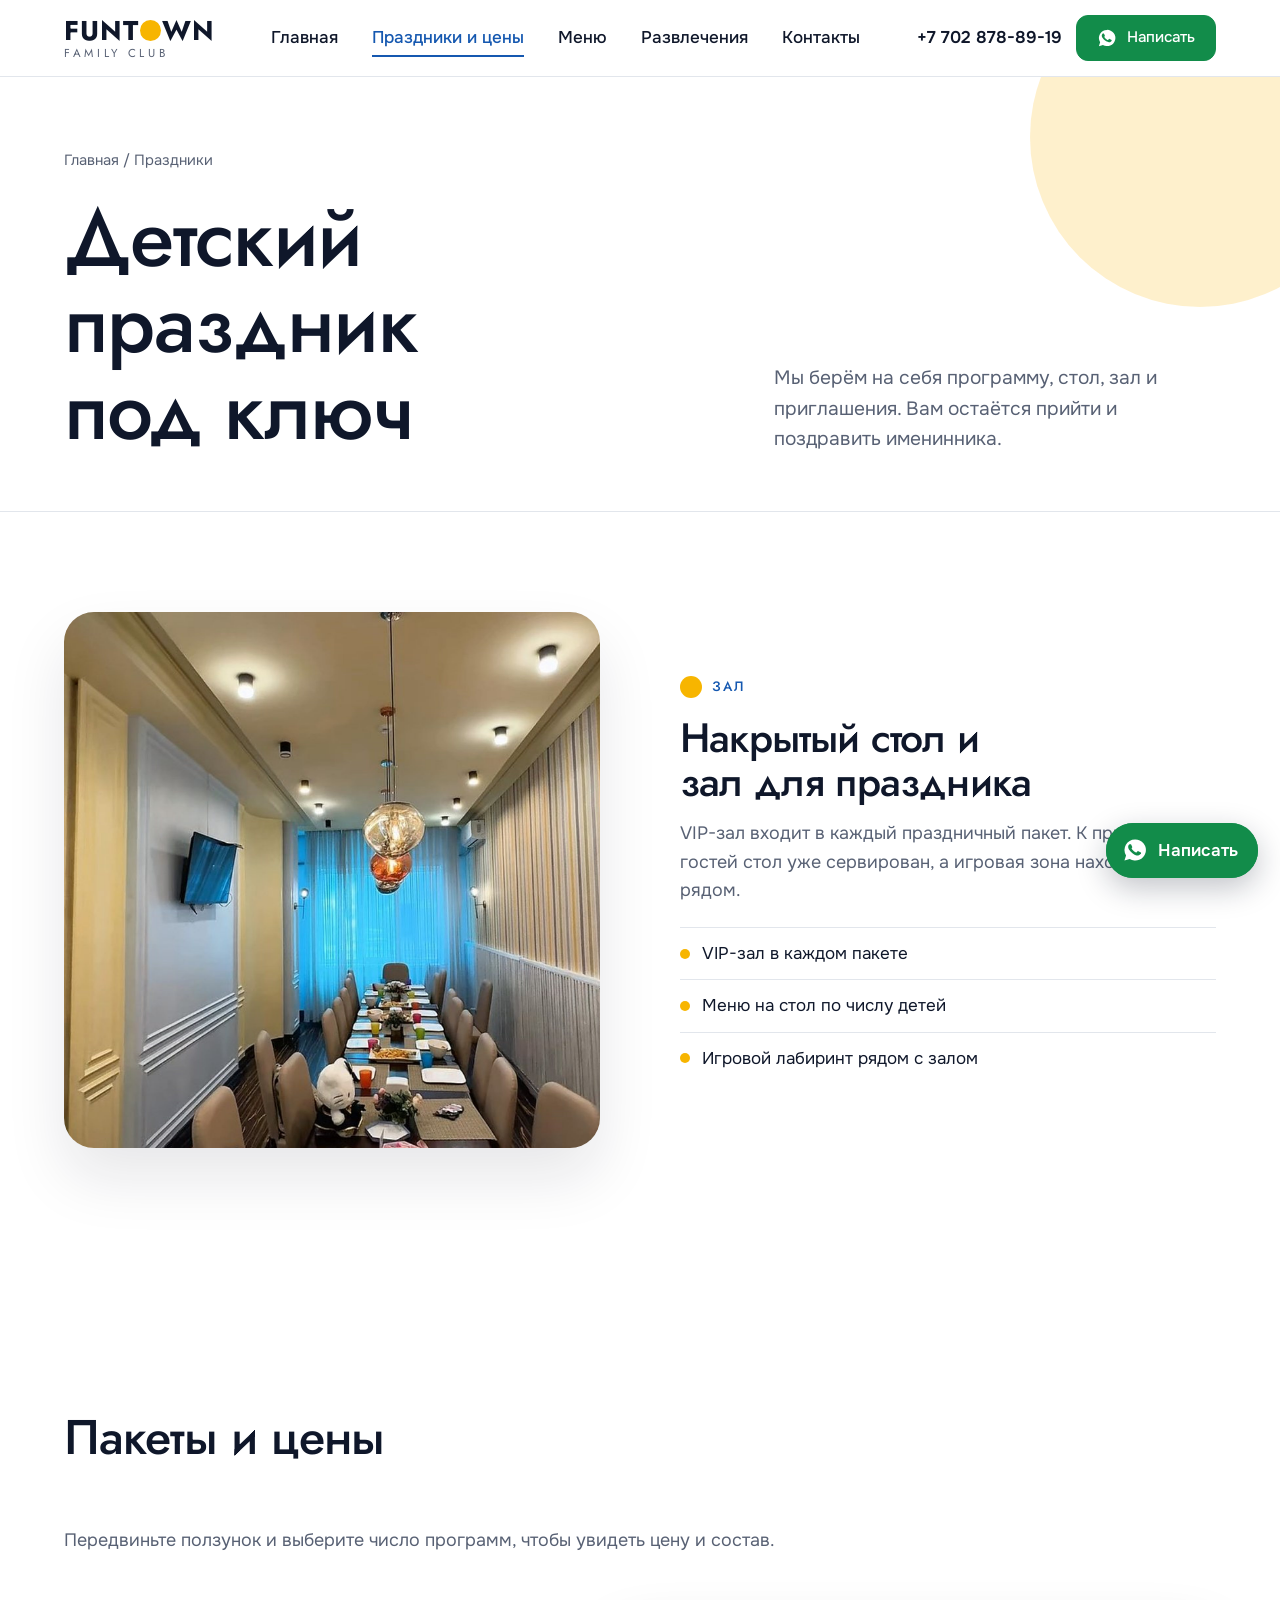
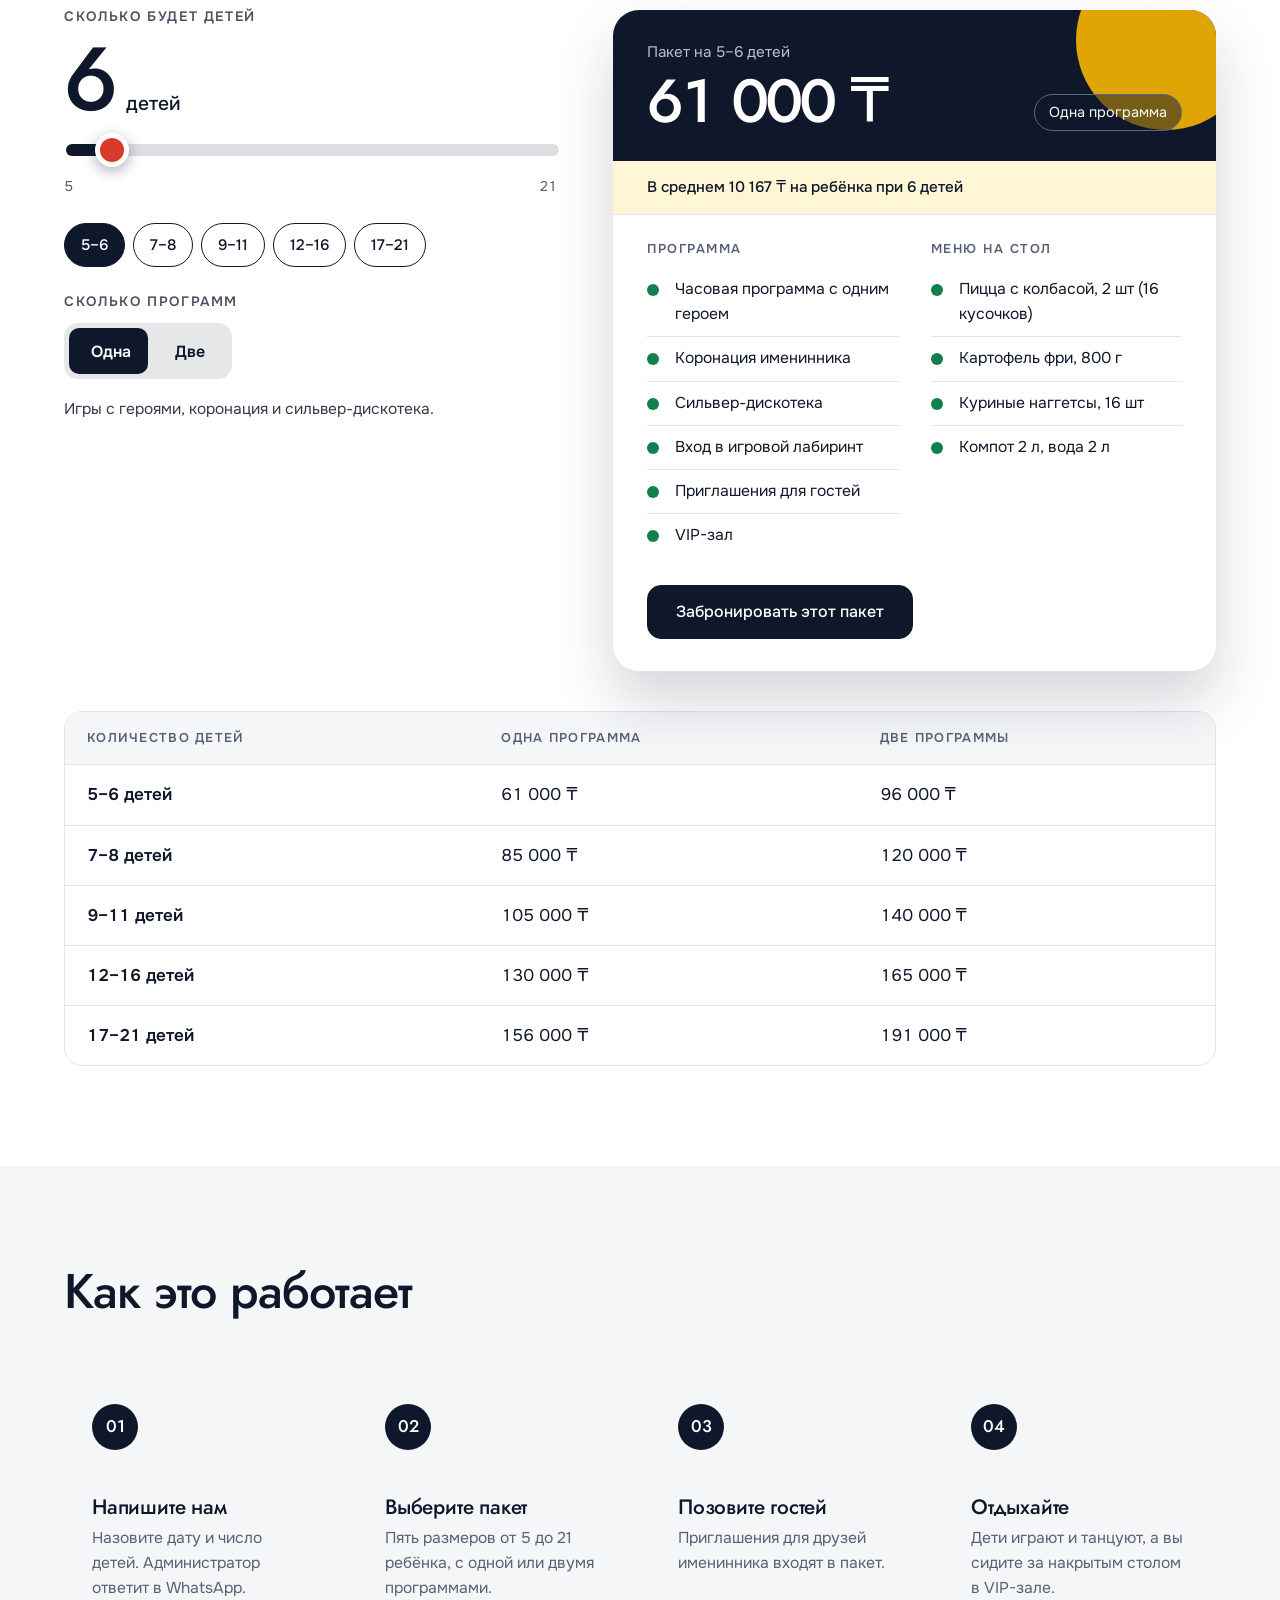
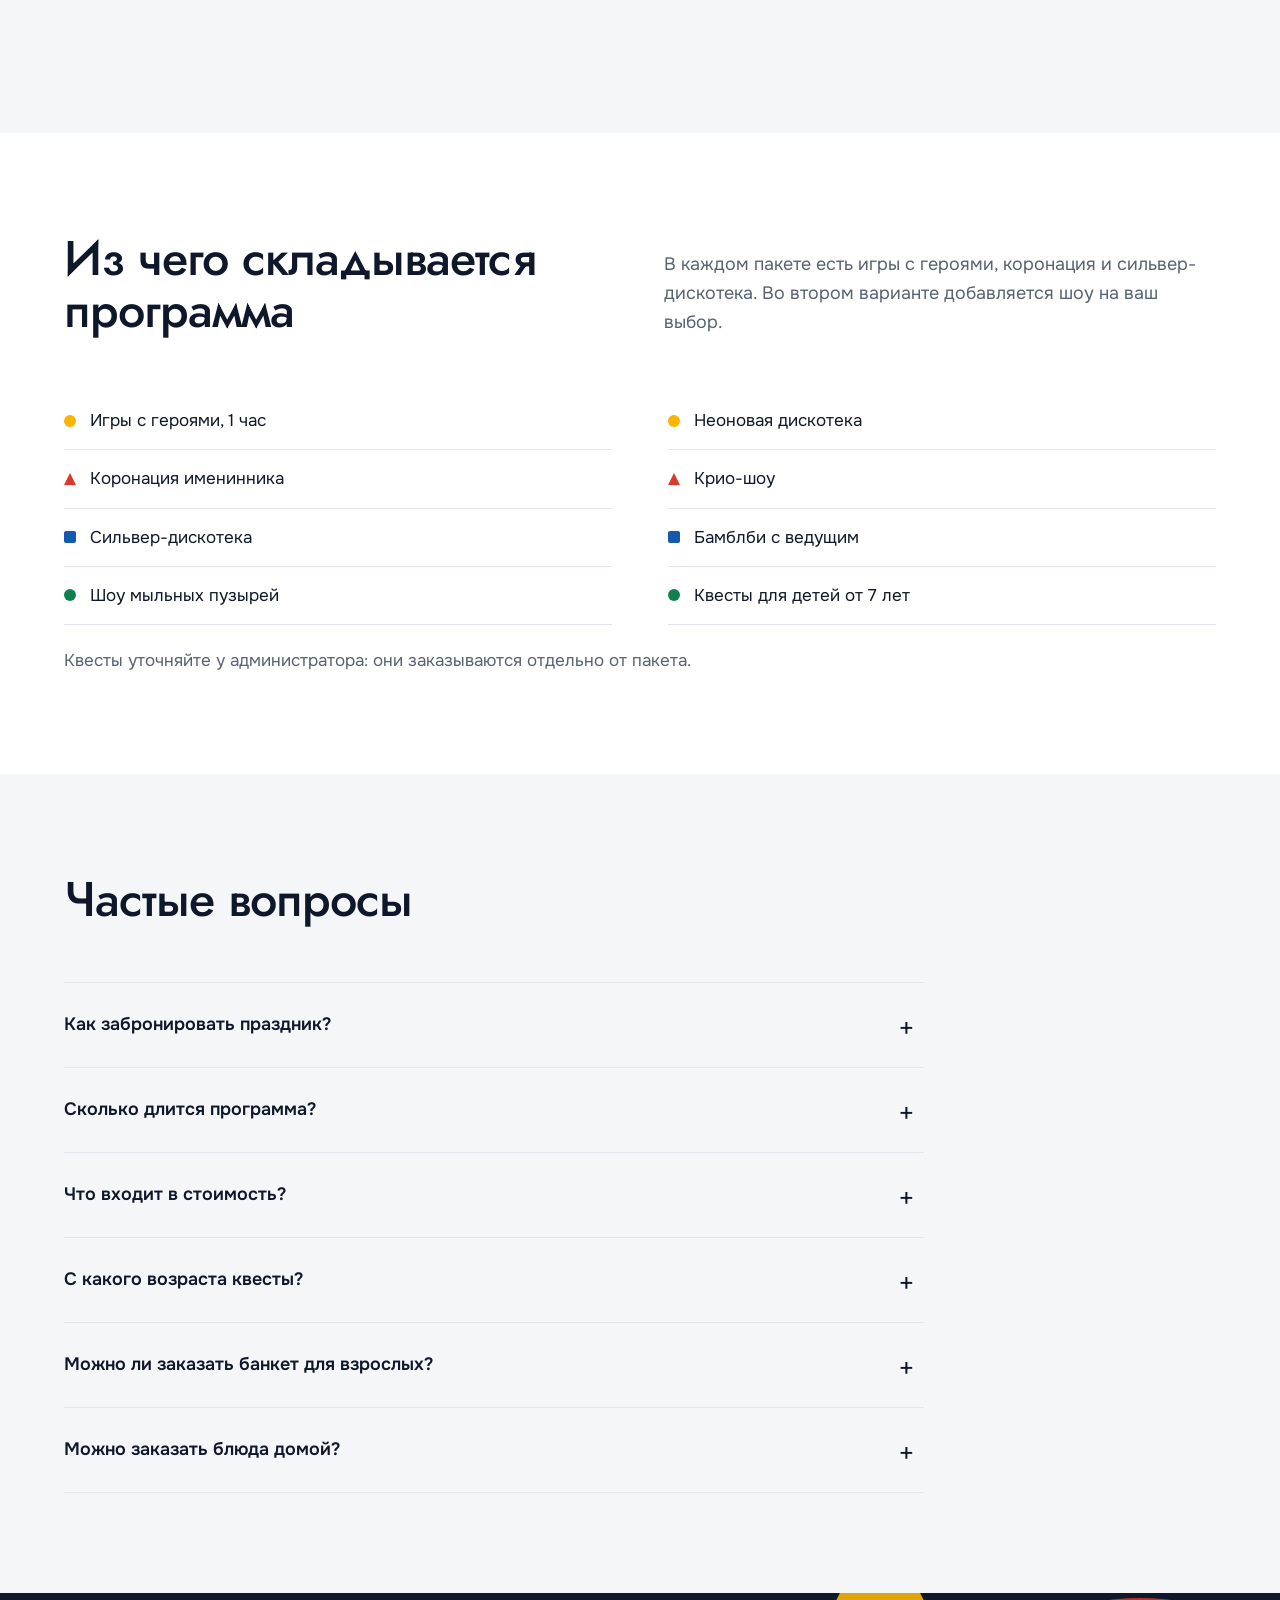
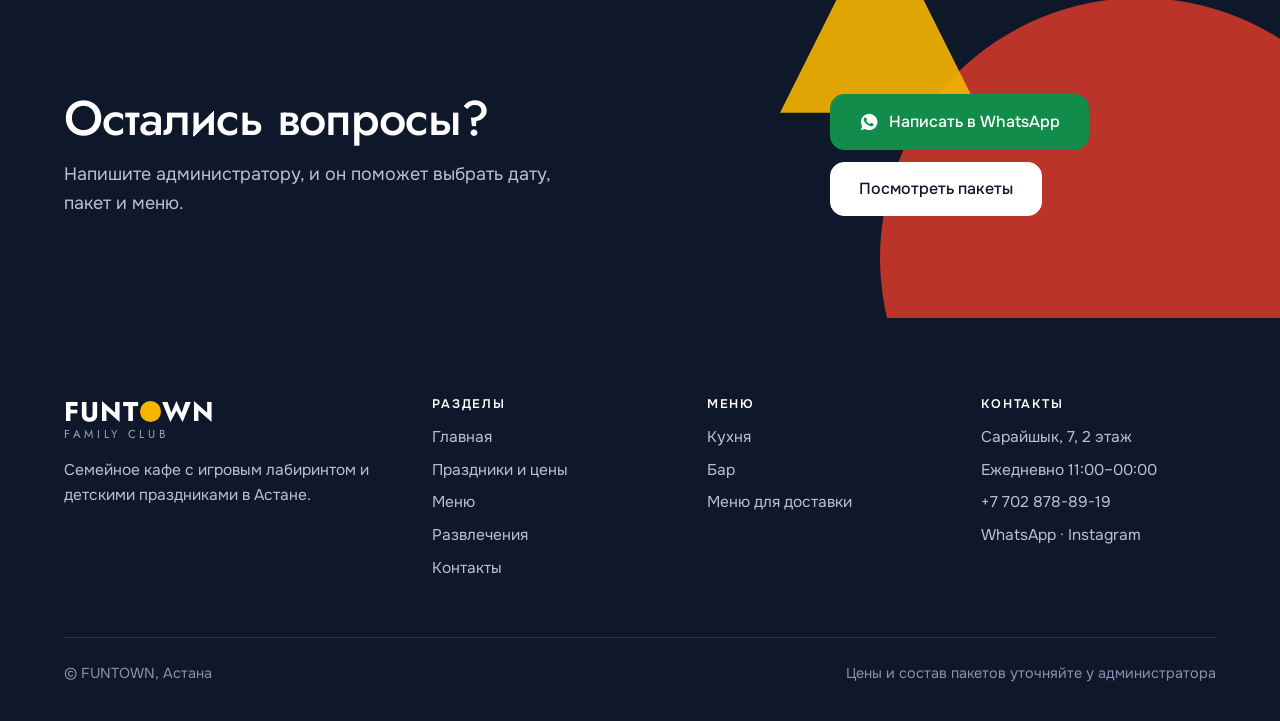
==== commit 3e6588dc: "Add photos and layout fixes (photo version) Co-Authored-By: Claude Sonnet 5.5 <noreply@anthropic.com" ====
--- a/prazdniki.html
+++ b/prazdniki.html
@@ -31,6 +31,11 @@
     <h1 class="rise" style="--d:.1s">Детский праздник под ключ</h1>
   </div>
   <p class="rise" style="--d:.2s">Мы берём на себя программу, стол, зал и приглашения. Вам остаётся прийти и поздравить именинника.</p>
+</div></section>
+
+<section class="section"><div class="container">
+  <div class="row-split" style="padding-top:0;border-top:0"><div class="art"><img src="img/hall-table.jpg" alt="Зал с накрытым праздничным столом" loading="lazy"></div>
+  <div class="reveal"><span class="kicker">Зал</span><h2>Накрытый стол и зал для праздника</h2><p>VIP-зал входит в каждый праздничный пакет. К приходу гостей стол уже сервирован, а игровая зона находится рядом.</p><ul><li>VIP-зал в каждом пакете</li><li>Меню на стол по числу детей</li><li>Игровой лабиринт рядом с залом</li></ul></div></div>
 </div></section>
 
 <section class="section" id="packages"><div class="container">
--- a/styles.css
+++ b/styles.css
@@ -474,3 +474,26 @@
   *,*::before,*::after{animation:none!important;transition:none!important;scroll-behavior:auto!important}
   .mark{background-size:100% 36%}
 }
+
+/* ---------- photos ---------- */
+.hero-photo{position:relative;margin:0 0 28px 28px;max-width:430px;justify-self:center;width:100%}
+.hero-photo img{display:block;width:100%;height:auto;aspect-ratio:1/1.05;object-fit:cover;border-radius:30px;box-shadow:0 30px 60px rgba(15,23,42,.18)}
+.hero-tiles{position:absolute;left:-28px;bottom:-28px;width:36%;border-radius:20px;overflow:hidden;box-shadow:0 16px 36px rgba(15,23,42,.25);border:5px solid #fff;background:#fff}
+.hero-tiles .tiles{border-radius:0}
+.hero-chip{position:absolute;right:18px;top:18px;background:#fff;border-radius:99px;padding:8px 16px;font-weight:600;font-size:.9rem;box-shadow:0 8px 20px rgba(15,23,42,.18)}
+.dcard.photo{overflow:hidden}
+.dcard.photo h3{margin-top:0}
+.dcard .dphoto{order:-1;display:block;flex:1 1 auto;min-height:230px;width:calc(100% + 72px);max-width:none;margin:-36px -36px 28px;object-fit:cover;transition:transform .8s var(--ease)}
+.dcard:hover .dphoto{transform:scale(1.07)}
+.dcard.photo .deco{width:120px;height:120px;right:18px;top:18px;z-index:1;pointer-events:none}
+.dcard.photo{min-height:560px}
+.banner{margin:0;position:relative;border-radius:30px;overflow:hidden}
+.banner img{display:block;width:100%;aspect-ratio:16/7;object-fit:cover;object-position:50% 80%;transition:transform 1.2s var(--ease)}
+.banner:hover img{transform:scale(1.04)}
+.banner figcaption{position:absolute;left:22px;bottom:20px;background:#fff;border-radius:99px;padding:9px 18px;font-weight:600;font-size:.95rem}
+.row-split .art img{display:block;width:100%;aspect-ratio:1;object-fit:cover}
+@supports (animation-timeline:view()){
+  .row-split .art img{animation:tilt linear both;animation-timeline:view();animation-range:entry 0% cover 50%}
+}
+@media (max-width:1020px){.hero-photo{margin:0 0 28px 28px;max-width:420px;justify-self:start}.dcard.photo{min-height:560px}}
+@media (max-width:560px){.banner img{aspect-ratio:4/3}.hero-photo{margin-left:20px}}
